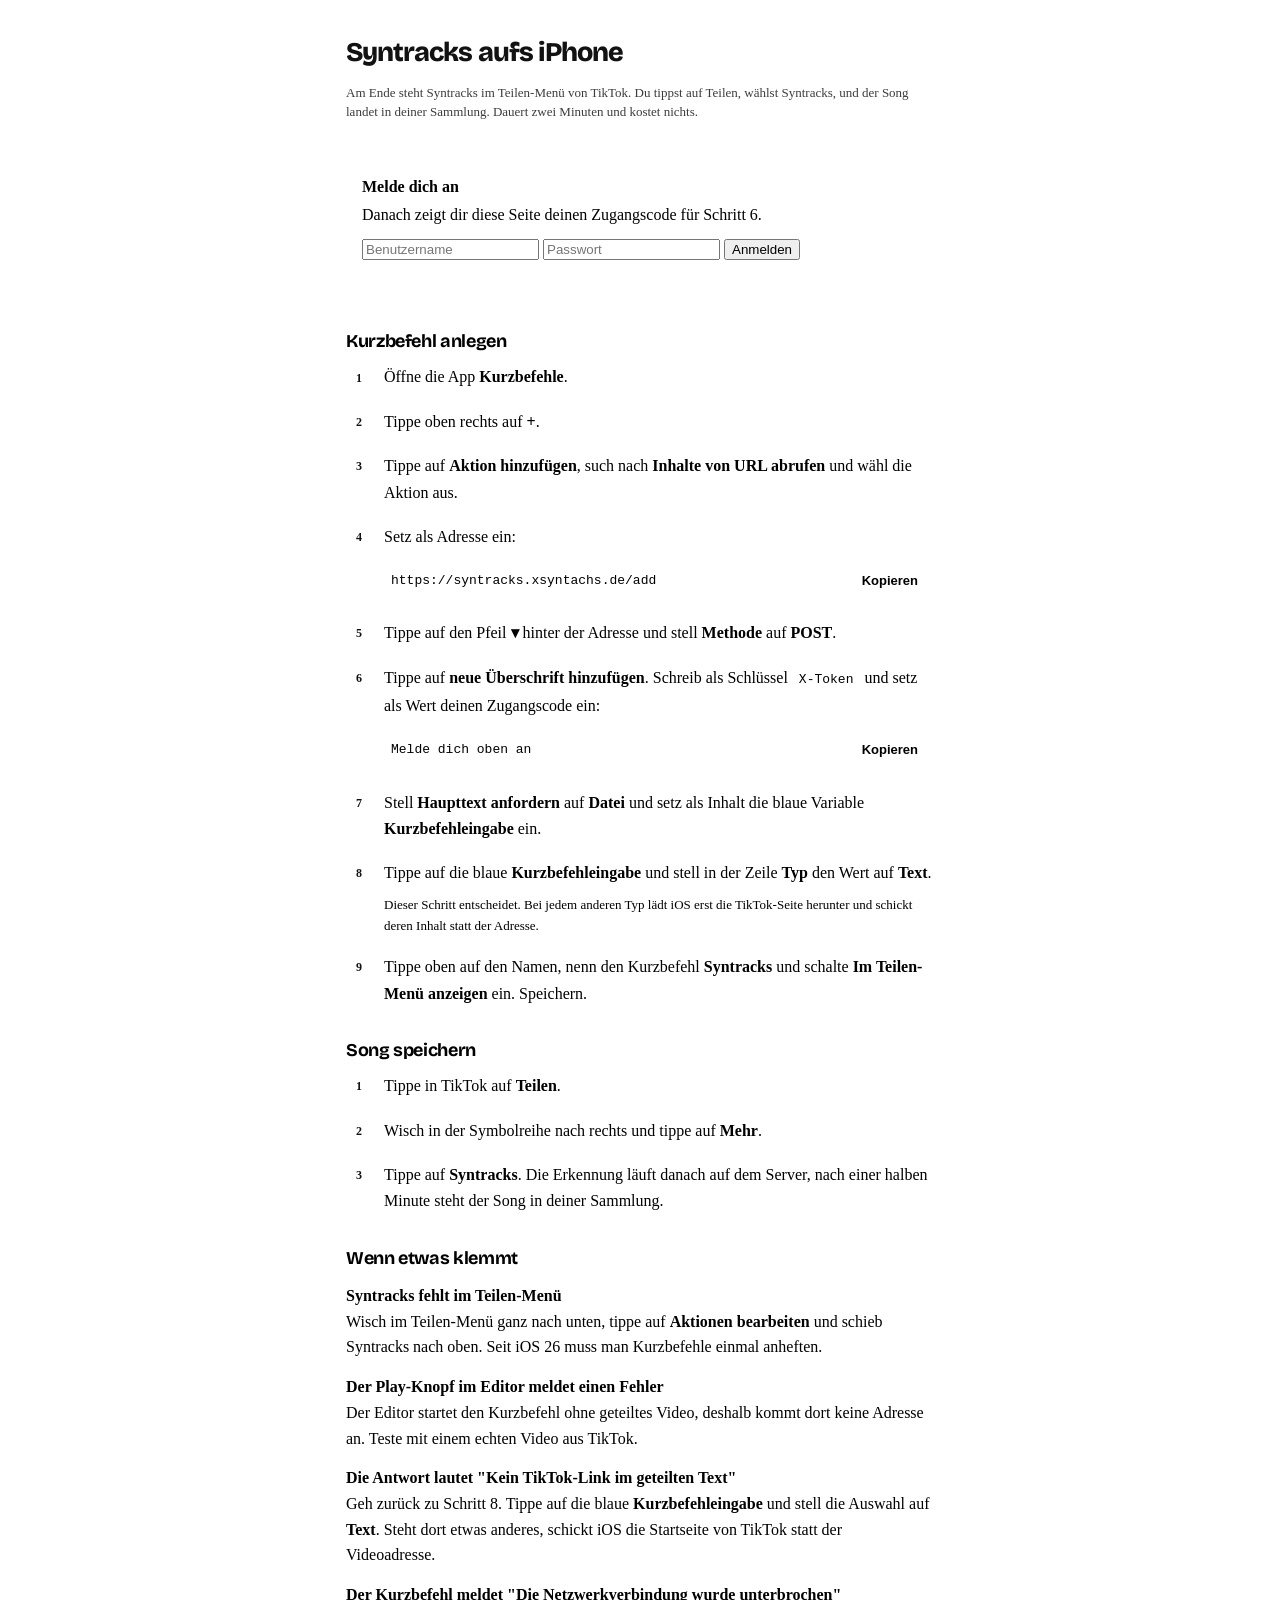
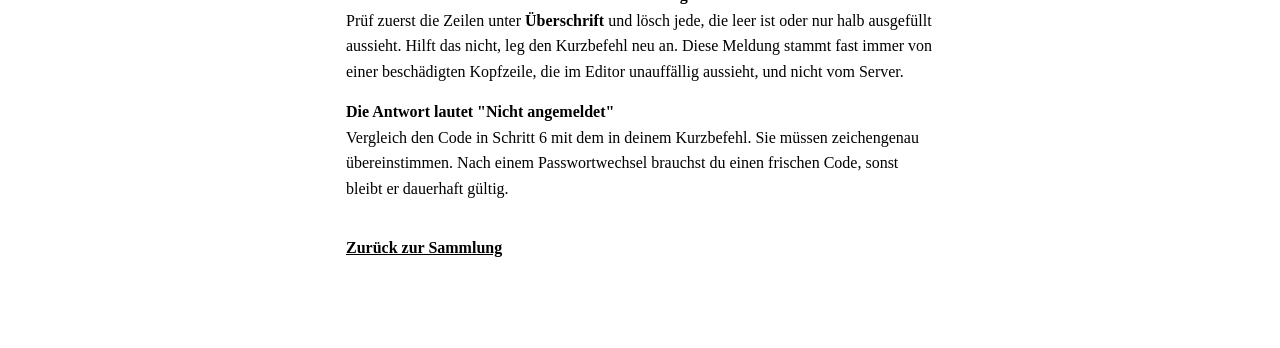
==== server/ios.html @ 47de3d81 "Mixtape design, screen sized pages, English docs The interface leaves the generic look behind. Inter" ====
<!DOCTYPE html>
<html lang="de">
<head>
<meta charset="utf-8">
<meta name="viewport" content="width=device-width, initial-scale=1, viewport-fit=cover">
<title>Syntracks aufs iPhone</title>
<link rel="icon" href="/favicon.png" type="image/png">
<link rel="preconnect" href="https://fonts.googleapis.com">
<link rel="preconnect" href="https://fonts.gstatic.com" crossorigin>
<link href="https://fonts.googleapis.com/css2?family=Bricolage+Grotesque:opsz,wght@12..96,400;12..96,600;12..96,800&family=Space+Grotesk:wght@400;500;700&display=swap" rel="stylesheet">
<link rel="stylesheet" href="/styles.css?v=60">
<script>
  const savedTheme = localStorage.getItem("theme");
  if (savedTheme === "light" || savedTheme === "dark") document.documentElement.dataset.theme = savedTheme;
</script>
<style>
  html, body { height: auto; }
  .wrap { max-width: 620px; margin: 0 auto; padding: 0 0 64px; }
  .banner { background: var(--brand); color: #121212; padding: 13px 16px; }
  .banner h1 { font-family: 'Bricolage Grotesque', sans-serif; font-weight: 800; font-size: 27px;
               letter-spacing: -.035em; line-height: 1; }
  .banner p { color: #121212; opacity: .82; font-size: 13px; margin-top: 5px; line-height: 1.45; }
  .inner { padding: 0 16px; }
  h2 { font-family: 'Bricolage Grotesque', sans-serif; font-size: 18px; font-weight: 700;
       letter-spacing: -.02em; margin: 32px 0 12px; }
  p { color: var(--dim); line-height: 1.6; }
  ol { line-height: 1.65; padding-left: 0; list-style: none; counter-reset: schritt; margin: 0; }
  ol li { margin-bottom: 18px; padding-left: 38px; position: relative; }
  ol li::before {
    counter-increment: schritt;
    content: counter(schritt);
    position: absolute; left: 0; top: 1px;
    width: 26px; height: 26px; border-radius: 3px;
    display: grid; place-items: center;
    background: var(--brand); color: #121212;
    font-size: 12px; font-weight: 700;
  }
  code {
    border: 2px solid var(--line);
    padding: 3px 7px; border-radius: 3px;
    font-family: ui-monospace, monospace; font-size: 13px;
    white-space: nowrap; display: inline-block;
  }
  code.lang { white-space: normal; overflow-wrap: anywhere; display: block; }
  .code-row { display: flex; align-items: center; gap: 8px; margin-top: 8px; flex-wrap: wrap; }
  .code-row code { flex: 1; min-width: 170px; }
  .mini-copy {
    border: none; background: var(--btn-bg); color: var(--btn-ink);
    border-radius: var(--r); padding: 10px 16px; min-height: 44px;
    font-size: 13px; font-weight: 700; cursor: pointer;
    white-space: nowrap; flex: none;
  }
  .mini-copy[disabled] { background: var(--line); color: var(--dim); cursor: default; }
  .box { border: 2px solid var(--line); border-radius: var(--r); padding: 14px 16px; margin: 16px 0; }
  .box input { margin-bottom: 8px; }
  .step { font-weight: 700; color: var(--ink); }
  dl { margin: 0; }
  dt { font-weight: 700; margin-top: 18px; }
  dd { margin: 4px 0 0; color: var(--dim); line-height: 1.6; }
  #angemeldet { display: none; }
</style>
</head>
<body>
<div class="wrap">
  <div class="banner">
    <h1>Syntracks aufs iPhone</h1>
    <p>Am Ende steht Syntracks im Teilen-Men&uuml; von TikTok. Du tippst auf Teilen, w&auml;hlst Syntracks,
       und der Song landet in deiner Sammlung. Dauert zwei Minuten und kostet nichts.</p>
  </div>

  <div class="inner">
  <div class="box" id="login-box">
    <b>Melde dich an</b>
    <p style="margin:6px 0 12px">Danach zeigt dir diese Seite deinen Zugangscode f&uuml;r Schritt 6.</p>
    <input type="text" id="user" placeholder="Benutzername" autocomplete="username">
    <input type="password" id="pass" placeholder="Passwort" autocomplete="current-password">
    <button id="go" class="btn-primary">Anmelden</button>
    <p id="msg" class="err"></p>
  </div>

  <p class="box" id="angemeldet"></p>

  <h2>Kurzbefehl anlegen</h2>
  <ol>
    <li>&Ouml;ffne die App <span class="step">Kurzbefehle</span>.</li>

    <li>Tippe oben rechts auf <span class="step">+</span>.</li>

    <li>Tippe auf <span class="step">Aktion hinzuf&uuml;gen</span>, such nach
        <span class="step">Inhalte von URL abrufen</span> und w&auml;hl die Aktion aus.</li>

    <li>Setz als Adresse ein:
      <div class="code-row">
        <code class="lang" id="ziel-adresse">https://syntracks.xsyntachs.de/add</code>
        <button class="mini-copy" data-quelle="ziel-adresse">Kopieren</button>
      </div>
    </li>

    <li>Tippe auf den Pfeil <span class="step">&#9662;</span> hinter der Adresse und stell
        <span class="step">Methode</span> auf <span class="step">POST</span>.</li>

    <li>Tippe auf <span class="step">neue &Uuml;berschrift hinzuf&uuml;gen</span>. Schreib als Schl&uuml;ssel
        <code>X-Token</code> und setz als Wert deinen Zugangscode ein:
      <div class="code-row">
        <code class="lang" id="token">Melde dich oben an</code>
        <button class="mini-copy" data-quelle="token" id="copy-token" disabled>Kopieren</button>
      </div>
    </li>

    <li>Stell <span class="step">Haupttext anfordern</span> auf <span class="step">Datei</span> und
        setz als Inhalt die blaue Variable <span class="step">Kurzbefehleingabe</span> ein.</li>

    <li>Tippe auf die blaue <span class="step">Kurzbefehleingabe</span> und stell in der Zeile
        <span class="step">Typ</span> den Wert auf <span class="step">Text</span>.
        <p style="margin:8px 0 0;font-size:13px">Dieser Schritt entscheidet. Bei jedem anderen Typ
           l&auml;dt iOS erst die TikTok-Seite herunter und schickt deren Inhalt statt der Adresse.</p></li>

    <li>Tippe oben auf den Namen, nenn den Kurzbefehl <span class="step">Syntracks</span> und schalte
        <span class="step">Im Teilen-Men&uuml; anzeigen</span> ein. Speichern.</li>
  </ol>

  <h2>Song speichern</h2>
  <ol>
    <li>Tippe in TikTok auf <span class="step">Teilen</span>.</li>
    <li>Wisch in der Symbolreihe nach rechts und tippe auf <span class="step">Mehr</span>.</li>
    <li>Tippe auf <span class="step">Syntracks</span>. Die Erkennung l&auml;uft danach auf dem Server,
        nach einer halben Minute steht der Song in deiner Sammlung.</li>
  </ol>

  <h2>Wenn etwas klemmt</h2>
  <dl>
    <dt>Syntracks fehlt im Teilen-Men&uuml;</dt>
    <dd>Wisch im Teilen-Men&uuml; ganz nach unten, tippe auf <span class="step">Aktionen bearbeiten</span>
        und schieb Syntracks nach oben. Seit iOS 26 muss man Kurzbefehle einmal anheften.</dd>

    <dt>Der Play-Knopf im Editor meldet einen Fehler</dt>
    <dd>Der Editor startet den Kurzbefehl ohne geteiltes Video, deshalb kommt dort keine Adresse an.
        Teste mit einem echten Video aus TikTok.</dd>

    <dt>Die Antwort lautet "Kein TikTok-Link im geteilten Text"</dt>
    <dd>Geh zur&uuml;ck zu Schritt 8. Tippe auf die blaue <span class="step">Kurzbefehleingabe</span>
        und stell die Auswahl auf <span class="step">Text</span>. Steht dort etwas anderes,
        schickt iOS die Startseite von TikTok statt der Videoadresse.</dd>

    <dt>Der Kurzbefehl meldet "Die Netzwerkverbindung wurde unterbrochen"</dt>
    <dd>Pr&uuml;f zuerst die Zeilen unter <span class="step">&Uuml;berschrift</span> und l&ouml;sch jede, die leer
        ist oder nur halb ausgef&uuml;llt aussieht. Hilft das nicht, leg den Kurzbefehl neu an. Diese
        Meldung stammt fast immer von einer besch&auml;digten Kopfzeile, die im Editor unauff&auml;llig
        aussieht, und nicht vom Server.</dd>

    <dt>Die Antwort lautet "Nicht angemeldet"</dt>
    <dd>Vergleich den Code in Schritt 6 mit dem in deinem Kurzbefehl. Sie m&uuml;ssen zeichengenau
        &uuml;bereinstimmen. Nach einem Passwortwechsel brauchst du einen frischen Code, sonst bleibt
        er dauerhaft g&uuml;ltig.</dd>
  </dl>

  <p style="margin-top:34px"><a href="/" style="color:var(--ink);font-weight:600">Zur&uuml;ck zur Sammlung</a></p>
  </div>
</div>

<script>
const $ = (id) => document.getElementById(id);

async function anmelden() {
  $("msg").textContent = "";
  try {
    const antwort = await fetch("/login", {
      method: "POST",
      body: JSON.stringify({ user: $("user").value.trim().toLowerCase(), pass: $("pass").value }),
    });
    const text = await antwort.text();
    if (!antwort.ok) { $("msg").textContent = text; return; }
    const daten = JSON.parse(text);
    zeigeToken(daten.token, daten.user);
  } catch {
    $("msg").textContent = "Server nicht erreichbar.";
  }
}

function zeigeToken(token, name) {
  localStorage.setItem("token", token);
  if (name) localStorage.setItem("user", name);
  const wer = name || localStorage.getItem("user");
  $("token").textContent = token;
  $("copy-token").disabled = false;
  $("angemeldet").innerHTML = wer
    ? `Angemeldet als <b></b>. Dein Zugangscode steht unten in Schritt 6.`
    : "Dein Zugangscode steht unten in Schritt 6.";
  if (wer) $("angemeldet").querySelector("b").textContent = wer;
  $("login-box").style.display = "none";
  $("angemeldet").style.display = "block";
}

async function kopieren(knopf, text) {
  const beschriftung = knopf.dataset.label || knopf.textContent;
  knopf.dataset.label = beschriftung;
  let geklappt = false;
  try {
    await navigator.clipboard.writeText(text);
    geklappt = true;
  } catch {
    const hilfsfeld = document.createElement("textarea");
    hilfsfeld.value = text;
    hilfsfeld.style.cssText = "position:fixed;opacity:0";
    document.body.appendChild(hilfsfeld);
    hilfsfeld.select();
    geklappt = document.execCommand("copy");
    hilfsfeld.remove();
  }
  knopf.textContent = geklappt ? "Kopiert" : "Markier ihn von Hand";
  setTimeout(() => (knopf.textContent = beschriftung), 2000);
}

$("go").onclick = anmelden;
$("pass").onkeydown = (e) => { if (e.key === "Enter") anmelden(); };

for (const knopf of document.querySelectorAll(".mini-copy")) {
  const feld = $(knopf.dataset.quelle);
  knopf.onclick = () => kopieren(knopf, feld.textContent);
  feld.onclick = () => getSelection().selectAllChildren(feld);
}

const gespeichert = localStorage.getItem("token");
if (gespeichert) zeigeToken(gespeichert);
</script>
</body>
</html>
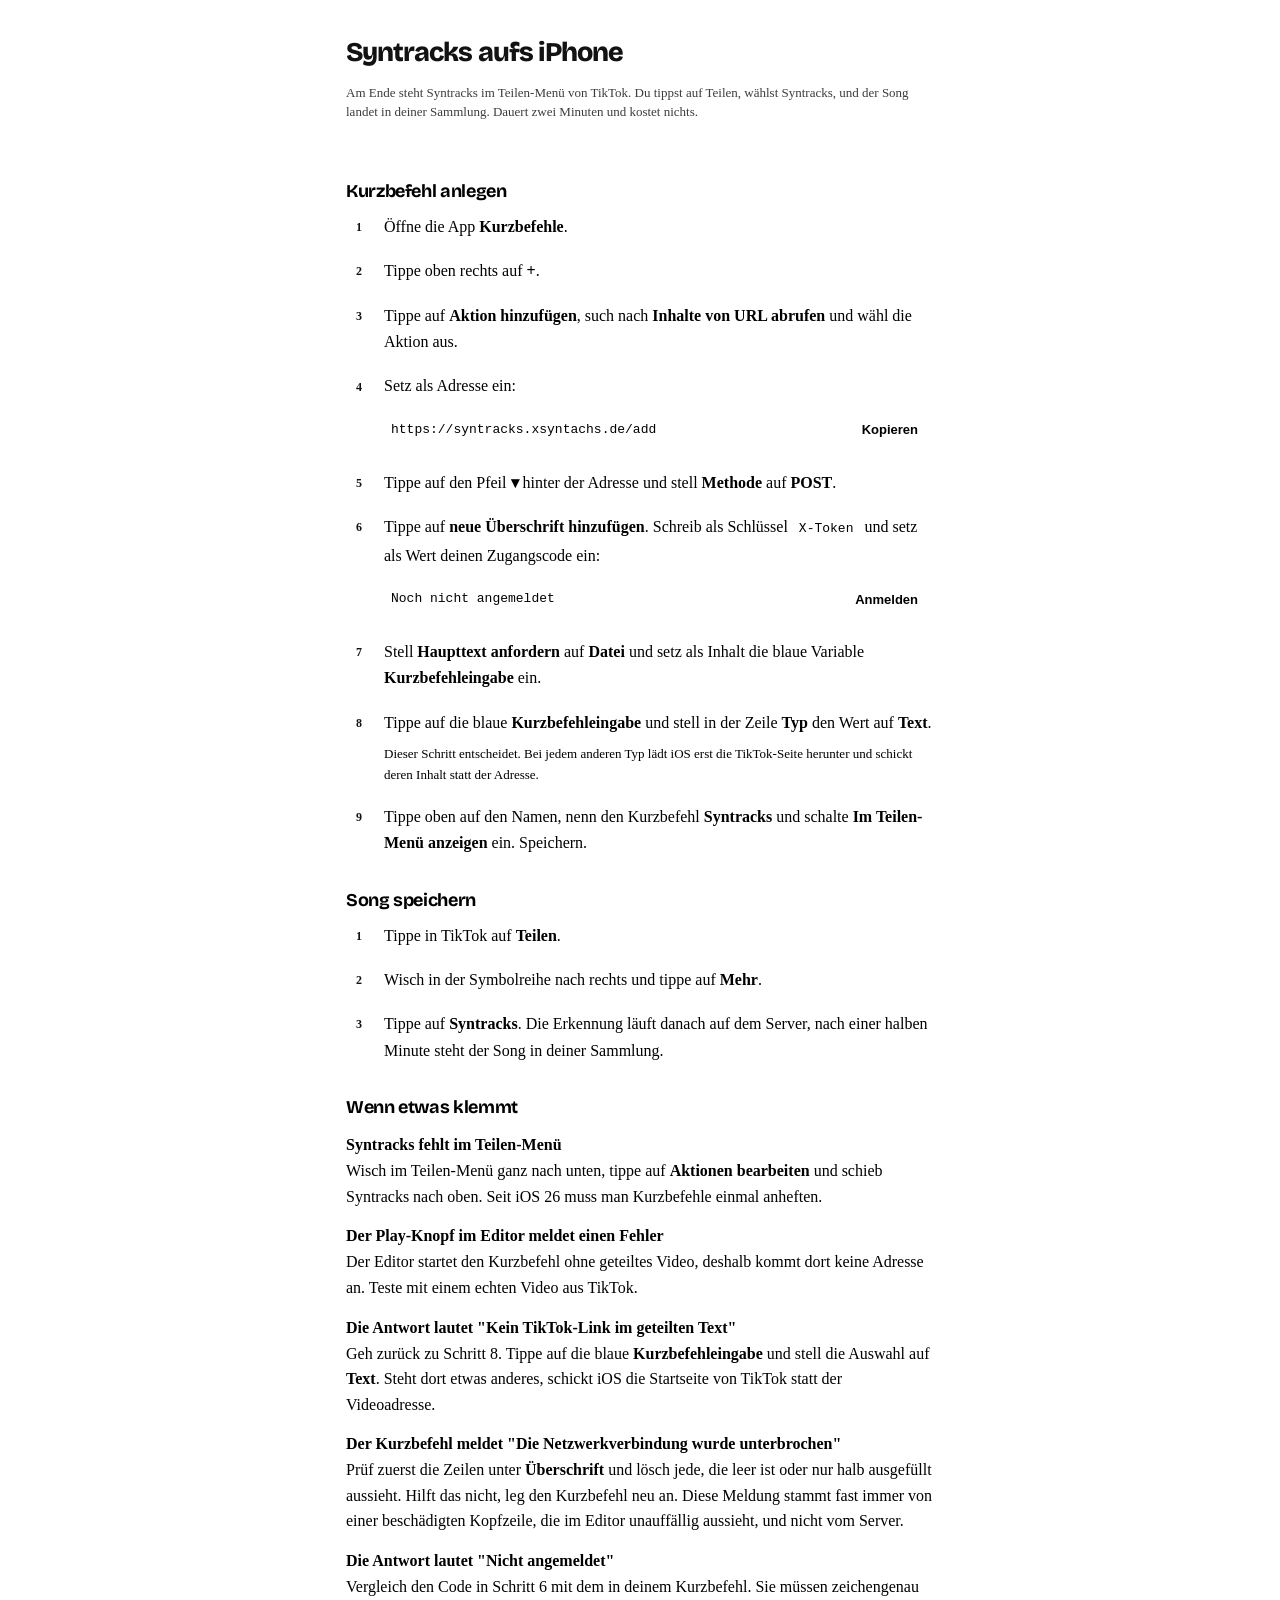
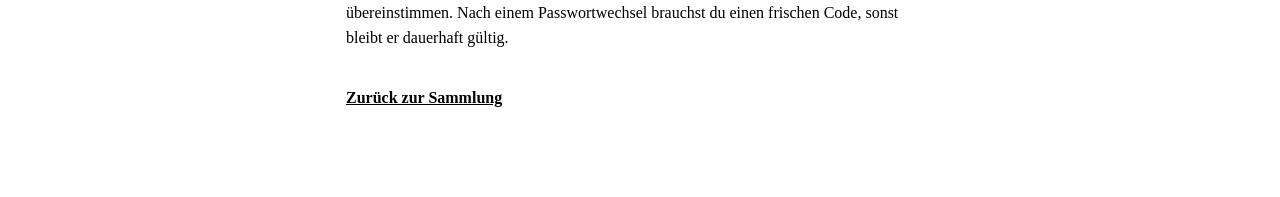
==== commit 12ac4945: "Cassette logo, iOS login as a dialog, downloads in the account menu The logo is the yellow cassette." ====
--- a/server/ios.html
+++ b/server/ios.html
@@ -8,7 +8,7 @@
 <link rel="preconnect" href="https://fonts.googleapis.com">
 <link rel="preconnect" href="https://fonts.gstatic.com" crossorigin>
 <link href="https://fonts.googleapis.com/css2?family=Bricolage+Grotesque:opsz,wght@12..96,400;12..96,600;12..96,800&family=Space+Grotesk:wght@400;500;700&display=swap" rel="stylesheet">
-<link rel="stylesheet" href="/styles.css?v=60">
+<link rel="stylesheet" href="/styles.css?v=61">
 <script>
   const savedTheme = localStorage.getItem("theme");
   if (savedTheme === "light" || savedTheme === "dark") document.documentElement.dataset.theme = savedTheme;
@@ -69,17 +69,6 @@
   </div>
 
   <div class="inner">
-  <div class="box" id="login-box">
-    <b>Melde dich an</b>
-    <p style="margin:6px 0 12px">Danach zeigt dir diese Seite deinen Zugangscode f&uuml;r Schritt 6.</p>
-    <input type="text" id="user" placeholder="Benutzername" autocomplete="username">
-    <input type="password" id="pass" placeholder="Passwort" autocomplete="current-password">
-    <button id="go" class="btn-primary">Anmelden</button>
-    <p id="msg" class="err"></p>
-  </div>
-
-  <p class="box" id="angemeldet"></p>
-
   <h2>Kurzbefehl anlegen</h2>
   <ol>
     <li>&Ouml;ffne die App <span class="step">Kurzbefehle</span>.</li>
@@ -102,8 +91,8 @@
     <li>Tippe auf <span class="step">neue &Uuml;berschrift hinzuf&uuml;gen</span>. Schreib als Schl&uuml;ssel
         <code>X-Token</code> und setz als Wert deinen Zugangscode ein:
       <div class="code-row">
-        <code class="lang" id="token">Melde dich oben an</code>
-        <button class="mini-copy" data-quelle="token" id="copy-token" disabled>Kopieren</button>
+        <code class="lang" id="token">Noch nicht angemeldet</code>
+        <button class="mini-copy" id="copy-token" data-quelle="token">Anmelden</button>
       </div>
     </li>
 
@@ -160,35 +149,58 @@
 
 <script>
 const $ = (id) => document.getElementById(id);
-
-async function anmelden() {
-  $("msg").textContent = "";
-  try {
-    const antwort = await fetch("/login", {
-      method: "POST",
-      body: JSON.stringify({ user: $("user").value.trim().toLowerCase(), pass: $("pass").value }),
-    });
-    const text = await antwort.text();
-    if (!antwort.ok) { $("msg").textContent = text; return; }
-    const daten = JSON.parse(text);
-    zeigeToken(daten.token, daten.user);
-  } catch {
-    $("msg").textContent = "Server nicht erreichbar.";
-  }
+let hatToken = false;
+
+function loginDialog() {
+  const overlay = document.createElement("div");
+  overlay.className = "overlay";
+  overlay.innerHTML = `<div class="modal">
+    <header><b>Bei Syntracks anmelden</b>
+      <button class="icon-btn bare close" aria-label="Zumachen">
+        <svg class="ic" viewBox="0 0 24 24"><path d="M6 6l12 12M18 6 6 18"/></svg></button></header>
+    <div class="body">
+      <p style="margin-bottom:4px">Danach steht dein Zugangscode direkt hier in Schritt 6.</p>
+      <input type="text" id="dlg-user" placeholder="Benutzername" autocomplete="username">
+      <input type="password" id="dlg-pass" placeholder="Passwort" autocomplete="current-password">
+      <div class="err" id="dlg-err" role="alert"></div>
+      <button class="btn-primary" id="dlg-go">Anmelden</button>
+    </div></div>`;
+  document.body.appendChild(overlay);
+  const zumachen = () => overlay.remove();
+  overlay.querySelector(".close").onclick = zumachen;
+  overlay.onclick = (e) => { if (e.target === overlay) zumachen(); };
+
+  async function absenden() {
+    $("dlg-err").textContent = "";
+    try {
+      const antwort = await fetch("/login", {
+        method: "POST",
+        body: JSON.stringify({ user: $("dlg-user").value.trim().toLowerCase(), pass: $("dlg-pass").value }),
+      });
+      const text = (await antwort.text()).trim();
+      if (!antwort.ok) {
+        $("dlg-err").textContent = text.startsWith("<") || text.length > 200
+          ? `Der Server hat nicht sauber geantwortet (${antwort.status})` : text;
+        return;
+      }
+      const daten = JSON.parse(text);
+      zeigeToken(daten.token, daten.user);
+      zumachen();
+    } catch {
+      $("dlg-err").textContent = "Server nicht erreichbar.";
+    }
+  }
+  $("dlg-go").onclick = absenden;
+  $("dlg-pass").onkeydown = (e) => { if (e.key === "Enter") absenden(); };
+  $("dlg-user").focus();
 }
 
 function zeigeToken(token, name) {
   localStorage.setItem("token", token);
   if (name) localStorage.setItem("user", name);
-  const wer = name || localStorage.getItem("user");
+  hatToken = true;
   $("token").textContent = token;
-  $("copy-token").disabled = false;
-  $("angemeldet").innerHTML = wer
-    ? `Angemeldet als <b></b>. Dein Zugangscode steht unten in Schritt 6.`
-    : "Dein Zugangscode steht unten in Schritt 6.";
-  if (wer) $("angemeldet").querySelector("b").textContent = wer;
-  $("login-box").style.display = "none";
-  $("angemeldet").style.display = "block";
+  $("copy-token").textContent = "Kopieren";
 }
 
 async function kopieren(knopf, text) {
@@ -211,12 +223,12 @@
   setTimeout(() => (knopf.textContent = beschriftung), 2000);
 }
 
-$("go").onclick = anmelden;
-$("pass").onkeydown = (e) => { if (e.key === "Enter") anmelden(); };
-
 for (const knopf of document.querySelectorAll(".mini-copy")) {
   const feld = $(knopf.dataset.quelle);
-  knopf.onclick = () => kopieren(knopf, feld.textContent);
+  knopf.onclick = () => {
+    if (knopf.id === "copy-token" && !hatToken) { loginDialog(); return; }
+    kopieren(knopf, feld.textContent);
+  };
   feld.onclick = () => getSelection().selectAllChildren(feld);
 }
 
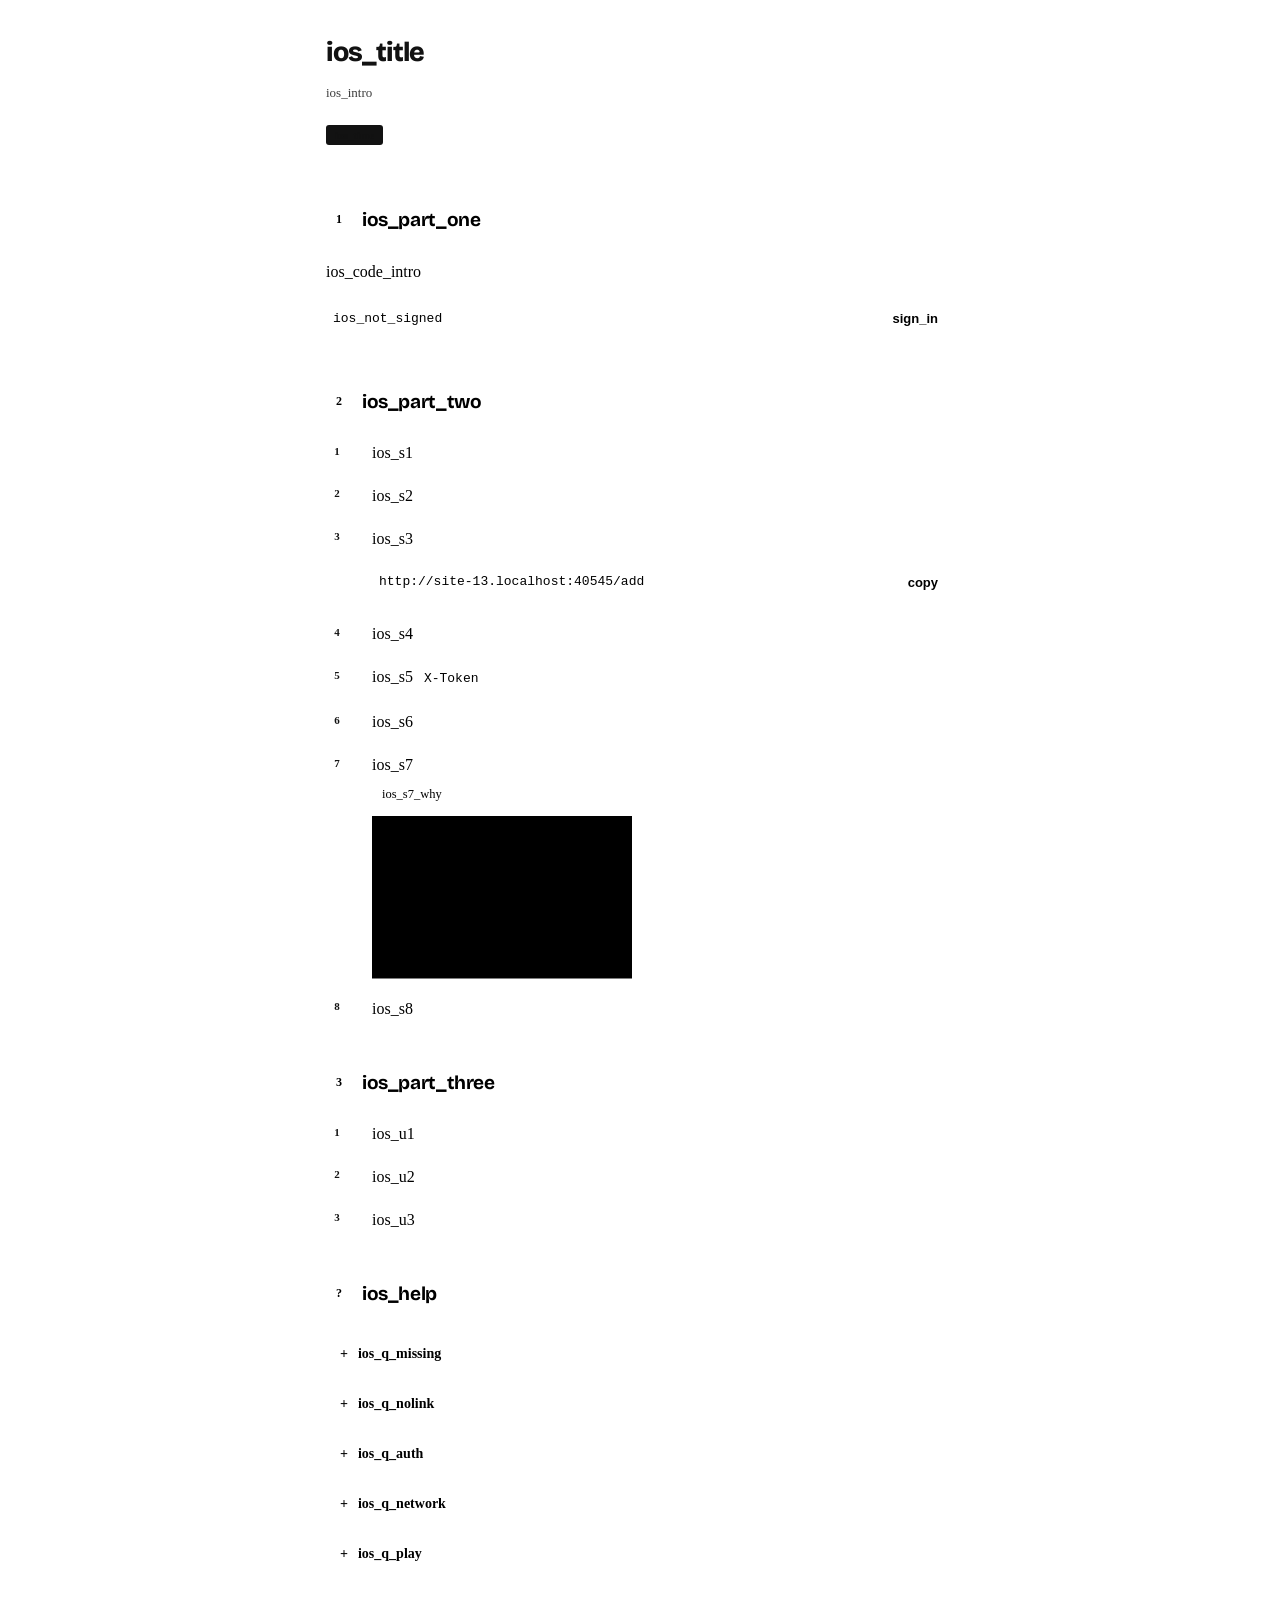
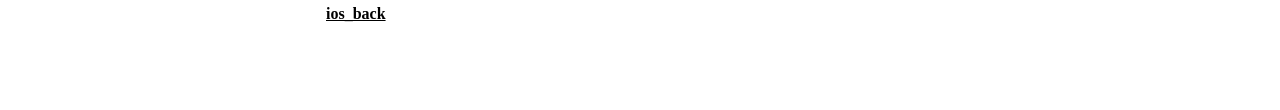
==== commit 32e77a3b: "Rebuild the iPhone guide in three parts, six languages The wall of nine numbered steps is gone. The " ====
--- a/server/ios.html
+++ b/server/ios.html
@@ -1,239 +1,260 @@
 <!DOCTYPE html>
-<html lang="de">
+<html lang="en">
 <head>
 <meta charset="utf-8">
 <meta name="viewport" content="width=device-width, initial-scale=1, viewport-fit=cover">
-<title>Syntracks aufs iPhone</title>
-<link rel="icon" href="/favicon.png" type="image/png">
+<meta name="theme-color" content="#E9E64A">
+<title>Syntracks</title>
+<link rel="icon" href="/favicon.png?v=2" type="image/png">
 <link rel="preconnect" href="https://fonts.googleapis.com">
 <link rel="preconnect" href="https://fonts.gstatic.com" crossorigin>
 <link href="https://fonts.googleapis.com/css2?family=Bricolage+Grotesque:opsz,wght@12..96,400;12..96,600;12..96,800&family=Space+Grotesk:wght@400;500;700&display=swap" rel="stylesheet">
-<link rel="stylesheet" href="/styles.css?v=61">
+<link rel="stylesheet" href="/styles.css?v=65">
 <script>
-  const savedTheme = localStorage.getItem("theme");
+  const savedTheme = localStorage.getItem("theme") || "dark";
   if (savedTheme === "light" || savedTheme === "dark") document.documentElement.dataset.theme = savedTheme;
 </script>
 <style>
   html, body { height: auto; }
-  .wrap { max-width: 620px; margin: 0 auto; padding: 0 0 64px; }
+  .guide { max-width: 660px; margin: 0 auto; padding: 0 0 64px; }
+  .guide-inner { padding: 0 16px; }
   .banner { background: var(--brand); color: #121212; padding: 13px 16px; }
   .banner h1 { font-family: 'Bricolage Grotesque', sans-serif; font-weight: 800; font-size: 27px;
                letter-spacing: -.035em; line-height: 1; }
   .banner p { color: #121212; opacity: .82; font-size: 13px; margin-top: 5px; line-height: 1.45; }
-  .inner { padding: 0 16px; }
-  h2 { font-family: 'Bricolage Grotesque', sans-serif; font-size: 18px; font-weight: 700;
-       letter-spacing: -.02em; margin: 32px 0 12px; }
-  p { color: var(--dim); line-height: 1.6; }
-  ol { line-height: 1.65; padding-left: 0; list-style: none; counter-reset: schritt; margin: 0; }
-  ol li { margin-bottom: 18px; padding-left: 38px; position: relative; }
-  ol li::before {
-    counter-increment: schritt;
-    content: counter(schritt);
-    position: absolute; left: 0; top: 1px;
-    width: 26px; height: 26px; border-radius: 3px;
+  .banner .clock { display: inline-block; margin-top: 9px; background: #121212; color: var(--brand);
+                   font-size: 11px; font-weight: 700; padding: 4px 9px; border-radius: 3px; }
+
+  .part { margin-top: 34px; }
+  .part-head { display: flex; align-items: center; gap: 10px; margin-bottom: 12px; }
+  .part-num { width: 26px; height: 26px; flex: none; border-radius: 3px; background: var(--ink);
+              color: var(--paper); display: grid; place-items: center; font-size: 12px; font-weight: 700; }
+  .part-head h2 { font-family: 'Bricolage Grotesque', sans-serif; font-size: 19px; font-weight: 700;
+                  letter-spacing: -.02em; }
+
+  ol.steps { list-style: none; counter-reset: step; margin: 0; padding: 0; }
+  ol.steps > li { position: relative; padding: 0 0 18px 34px; border-left: 2px solid var(--line);
+                  margin-left: 12px; line-height: 1.55; }
+  ol.steps > li:last-child { border-left-color: transparent; padding-bottom: 0; }
+  ol.steps > li::before {
+    counter-increment: step; content: counter(step);
+    position: absolute; left: -13px; top: -2px;
+    width: 24px; height: 24px; border-radius: 3px;
     display: grid; place-items: center;
-    background: var(--brand); color: #121212;
-    font-size: 12px; font-weight: 700;
-  }
-  code {
-    border: 2px solid var(--line);
-    padding: 3px 7px; border-radius: 3px;
-    font-family: ui-monospace, monospace; font-size: 13px;
-    white-space: nowrap; display: inline-block;
-  }
-  code.lang { white-space: normal; overflow-wrap: anywhere; display: block; }
-  .code-row { display: flex; align-items: center; gap: 8px; margin-top: 8px; flex-wrap: wrap; }
+    background: var(--brand); color: #121212; font-size: 11px; font-weight: 700;
+  }
+  ol.steps .why { display: block; margin-top: 7px; font-size: 12.5px; color: var(--dim);
+                  border-left: 3px solid var(--brand); padding-left: 10px; }
+
+  code { border: 2px solid var(--line); padding: 3px 7px; border-radius: 3px;
+         font-family: ui-monospace, monospace; font-size: 13px; white-space: nowrap; display: inline-block; }
+  code.block { white-space: normal; overflow-wrap: anywhere; display: block; }
+  .code-row { display: flex; align-items: center; gap: 8px; margin-top: 9px; flex-wrap: wrap; }
   .code-row code { flex: 1; min-width: 170px; }
-  .mini-copy {
-    border: none; background: var(--btn-bg); color: var(--btn-ink);
-    border-radius: var(--r); padding: 10px 16px; min-height: 44px;
-    font-size: 13px; font-weight: 700; cursor: pointer;
-    white-space: nowrap; flex: none;
-  }
-  .mini-copy[disabled] { background: var(--line); color: var(--dim); cursor: default; }
-  .box { border: 2px solid var(--line); border-radius: var(--r); padding: 14px 16px; margin: 16px 0; }
-  .box input { margin-bottom: 8px; }
-  .step { font-weight: 700; color: var(--ink); }
-  dl { margin: 0; }
-  dt { font-weight: 700; margin-top: 18px; }
-  dd { margin: 4px 0 0; color: var(--dim); line-height: 1.6; }
-  #angemeldet { display: none; }
+  .mini-copy { border: none; background: var(--btn-bg); color: var(--btn-ink); border-radius: var(--r);
+               padding: 10px 16px; min-height: 44px; font-size: 13px; font-weight: 700;
+               cursor: pointer; white-space: nowrap; flex: none; }
+
+  figure { margin: 12px 0 0; }
+  figure svg { width: 100%; max-width: 260px; height: auto; display: block;
+               border: 2px solid var(--line); border-radius: var(--r); }
+
+  details { border: 2px solid var(--line); border-radius: var(--r); margin-bottom: 8px; }
+  details summary { cursor: pointer; padding: 13px 14px; font-weight: 600; font-size: 14px;
+                    list-style: none; display: flex; align-items: center; gap: 10px; }
+  details summary::-webkit-details-marker { display: none; }
+  details summary::before { content: "+"; color: var(--brand); font-weight: 700; flex: none; }
+  details[open] summary::before { content: "\2212"; }
+  details p { padding: 0 14px 13px 34px; color: var(--dim); font-size: 13.5px; line-height: 1.6; }
 </style>
 </head>
 <body>
-<div class="wrap">
+<div class="guide">
   <div class="banner">
-    <h1>Syntracks aufs iPhone</h1>
-    <p>Am Ende steht Syntracks im Teilen-Men&uuml; von TikTok. Du tippst auf Teilen, w&auml;hlst Syntracks,
-       und der Song landet in deiner Sammlung. Dauert zwei Minuten und kostet nichts.</p>
+    <h1 data-i18n="ios_title">Syntracks on your iPhone</h1>
+    <p data-i18n="ios_intro"></p>
+    <span class="clock" data-i18n="ios_time"></span>
   </div>
 
-  <div class="inner">
-  <h2>Kurzbefehl anlegen</h2>
-  <ol>
-    <li>&Ouml;ffne die App <span class="step">Kurzbefehle</span>.</li>
-
-    <li>Tippe oben rechts auf <span class="step">+</span>.</li>
-
-    <li>Tippe auf <span class="step">Aktion hinzuf&uuml;gen</span>, such nach
-        <span class="step">Inhalte von URL abrufen</span> und w&auml;hl die Aktion aus.</li>
-
-    <li>Setz als Adresse ein:
+  <div class="guide-inner">
+
+    <section class="part">
+      <div class="part-head"><span class="part-num">1</span><h2 data-i18n="ios_part_one"></h2></div>
+      <p data-i18n="ios_code_intro"></p>
       <div class="code-row">
-        <code class="lang" id="ziel-adresse">https://syntracks.xsyntachs.de/add</code>
-        <button class="mini-copy" data-quelle="ziel-adresse">Kopieren</button>
+        <code class="block" id="token" data-i18n="ios_not_signed"></code>
+        <button class="mini-copy" id="copy-token" data-source="token"></button>
       </div>
-    </li>
-
-    <li>Tippe auf den Pfeil <span class="step">&#9662;</span> hinter der Adresse und stell
-        <span class="step">Methode</span> auf <span class="step">POST</span>.</li>
-
-    <li>Tippe auf <span class="step">neue &Uuml;berschrift hinzuf&uuml;gen</span>. Schreib als Schl&uuml;ssel
-        <code>X-Token</code> und setz als Wert deinen Zugangscode ein:
-      <div class="code-row">
-        <code class="lang" id="token">Noch nicht angemeldet</code>
-        <button class="mini-copy" id="copy-token" data-quelle="token">Anmelden</button>
-      </div>
-    </li>
-
-    <li>Stell <span class="step">Haupttext anfordern</span> auf <span class="step">Datei</span> und
-        setz als Inhalt die blaue Variable <span class="step">Kurzbefehleingabe</span> ein.</li>
-
-    <li>Tippe auf die blaue <span class="step">Kurzbefehleingabe</span> und stell in der Zeile
-        <span class="step">Typ</span> den Wert auf <span class="step">Text</span>.
-        <p style="margin:8px 0 0;font-size:13px">Dieser Schritt entscheidet. Bei jedem anderen Typ
-           l&auml;dt iOS erst die TikTok-Seite herunter und schickt deren Inhalt statt der Adresse.</p></li>
-
-    <li>Tippe oben auf den Namen, nenn den Kurzbefehl <span class="step">Syntracks</span> und schalte
-        <span class="step">Im Teilen-Men&uuml; anzeigen</span> ein. Speichern.</li>
-  </ol>
-
-  <h2>Song speichern</h2>
-  <ol>
-    <li>Tippe in TikTok auf <span class="step">Teilen</span>.</li>
-    <li>Wisch in der Symbolreihe nach rechts und tippe auf <span class="step">Mehr</span>.</li>
-    <li>Tippe auf <span class="step">Syntracks</span>. Die Erkennung l&auml;uft danach auf dem Server,
-        nach einer halben Minute steht der Song in deiner Sammlung.</li>
-  </ol>
-
-  <h2>Wenn etwas klemmt</h2>
-  <dl>
-    <dt>Syntracks fehlt im Teilen-Men&uuml;</dt>
-    <dd>Wisch im Teilen-Men&uuml; ganz nach unten, tippe auf <span class="step">Aktionen bearbeiten</span>
-        und schieb Syntracks nach oben. Seit iOS 26 muss man Kurzbefehle einmal anheften.</dd>
-
-    <dt>Der Play-Knopf im Editor meldet einen Fehler</dt>
-    <dd>Der Editor startet den Kurzbefehl ohne geteiltes Video, deshalb kommt dort keine Adresse an.
-        Teste mit einem echten Video aus TikTok.</dd>
-
-    <dt>Die Antwort lautet "Kein TikTok-Link im geteilten Text"</dt>
-    <dd>Geh zur&uuml;ck zu Schritt 8. Tippe auf die blaue <span class="step">Kurzbefehleingabe</span>
-        und stell die Auswahl auf <span class="step">Text</span>. Steht dort etwas anderes,
-        schickt iOS die Startseite von TikTok statt der Videoadresse.</dd>
-
-    <dt>Der Kurzbefehl meldet "Die Netzwerkverbindung wurde unterbrochen"</dt>
-    <dd>Pr&uuml;f zuerst die Zeilen unter <span class="step">&Uuml;berschrift</span> und l&ouml;sch jede, die leer
-        ist oder nur halb ausgef&uuml;llt aussieht. Hilft das nicht, leg den Kurzbefehl neu an. Diese
-        Meldung stammt fast immer von einer besch&auml;digten Kopfzeile, die im Editor unauff&auml;llig
-        aussieht, und nicht vom Server.</dd>
-
-    <dt>Die Antwort lautet "Nicht angemeldet"</dt>
-    <dd>Vergleich den Code in Schritt 6 mit dem in deinem Kurzbefehl. Sie m&uuml;ssen zeichengenau
-        &uuml;bereinstimmen. Nach einem Passwortwechsel brauchst du einen frischen Code, sonst bleibt
-        er dauerhaft g&uuml;ltig.</dd>
-  </dl>
-
-  <p style="margin-top:34px"><a href="/" style="color:var(--ink);font-weight:600">Zur&uuml;ck zur Sammlung</a></p>
+    </section>
+
+    <section class="part">
+      <div class="part-head"><span class="part-num">2</span><h2 data-i18n="ios_part_two"></h2></div>
+      <ol class="steps">
+        <li data-i18n="ios_s1"></li>
+        <li data-i18n="ios_s2"></li>
+        <li>
+          <span data-i18n="ios_s3"></span>
+          <div class="code-row">
+            <code class="block" id="target-url">https://syntracks.app/add</code>
+            <button class="mini-copy" data-source="target-url"></button>
+          </div>
+        </li>
+        <li data-i18n="ios_s4"></li>
+        <li><span data-i18n="ios_s5"></span> <code>X-Token</code></li>
+        <li data-i18n="ios_s6"></li>
+        <li>
+          <span data-i18n="ios_s7"></span>
+          <span class="why" data-i18n="ios_s7_why"></span>
+          <figure>
+            <svg viewBox="0 0 240 150" aria-hidden="true">
+              <rect width="240" height="150" fill="var(--row)"/>
+              <rect x="14" y="16" width="212" height="30" rx="3" fill="none" stroke="var(--row-dim)" stroke-width="1.5"/>
+              <text x="26" y="35" font-family="Space Grotesk, sans-serif" font-size="11" fill="var(--row-ink)">Shortcut Input</text>
+              <rect x="14" y="58" width="212" height="30" rx="3" fill="none" stroke="var(--brand)" stroke-width="2.5"/>
+              <text x="26" y="77" font-family="Space Grotesk, sans-serif" font-size="11" fill="var(--row-ink)">Type</text>
+              <text x="150" y="77" font-family="Space Grotesk, sans-serif" font-size="11" font-weight="700" fill="var(--brand)">Text</text>
+              <path d="M196 68l6 5-6 5" fill="none" stroke="var(--brand)" stroke-width="2"/>
+              <rect x="14" y="100" width="212" height="30" rx="3" fill="none" stroke="var(--row-dim)" stroke-width="1.5"/>
+              <text x="26" y="119" font-family="Space Grotesk, sans-serif" font-size="11" fill="var(--row-dim)">Name</text>
+            </svg>
+          </figure>
+        </li>
+        <li data-i18n="ios_s8"></li>
+      </ol>
+    </section>
+
+    <section class="part">
+      <div class="part-head"><span class="part-num">3</span><h2 data-i18n="ios_part_three"></h2></div>
+      <ol class="steps">
+        <li data-i18n="ios_u1"></li>
+        <li data-i18n="ios_u2"></li>
+        <li data-i18n="ios_u3"></li>
+      </ol>
+    </section>
+
+    <section class="part">
+      <div class="part-head"><span class="part-num">?</span><h2 data-i18n="ios_help"></h2></div>
+      <details><summary data-i18n="ios_q_missing"></summary><p data-i18n="ios_a_missing"></p></details>
+      <details><summary data-i18n="ios_q_nolink"></summary><p data-i18n="ios_a_nolink"></p></details>
+      <details><summary data-i18n="ios_q_auth"></summary><p data-i18n="ios_a_auth"></p></details>
+      <details><summary data-i18n="ios_q_network"></summary><p data-i18n="ios_a_network"></p></details>
+      <details><summary data-i18n="ios_q_play"></summary><p data-i18n="ios_a_play"></p></details>
+    </section>
+
+    <p style="margin-top:30px">
+      <a href="/" style="color:var(--ink);font-weight:600" data-i18n="ios_back"></a>
+    </p>
   </div>
 </div>
 
+<div id="overlays"></div>
 <script>
 const $ = (id) => document.getElementById(id);
-let hatToken = false;
+const LANGS = { en: 1, de: 1, es: 1, fr: 1, pt: 1, tr: 1 };
+let LANG = localStorage.getItem("lang") || (navigator.language || "en").slice(0, 2).toLowerCase();
+if (!LANGS[LANG]) LANG = "en";
+let I18N = {};
+let hasToken = false;
+
+const T = (key) => (I18N[key] && (I18N[key][LANG] || I18N[key].en)) || key;
+
+function applyText() {
+  document.documentElement.lang = LANG;
+  document.title = T("ios_title");
+  document.querySelectorAll("[data-i18n]").forEach(el => {
+    if (el.id === "token" && hasToken) return;
+    el.textContent = T(el.dataset.i18n);
+  });
+  document.querySelectorAll(".mini-copy").forEach(b => {
+    b.textContent = b.id === "copy-token" && !hasToken ? T("sign_in") : T("copy");
+  });
+}
+
+function showToken(value) {
+  localStorage.setItem("token", value);
+  hasToken = true;
+  $("token").textContent = value;
+  $("copy-token").textContent = T("copy");
+}
 
 function loginDialog() {
   const overlay = document.createElement("div");
   overlay.className = "overlay";
   overlay.innerHTML = `<div class="modal">
-    <header><b>Bei Syntracks anmelden</b>
-      <button class="icon-btn bare close" aria-label="Zumachen">
+    <header><b>${T("sign_in")}</b>
+      <button class="icon-btn bare close" aria-label="${T("sign_in")}">
         <svg class="ic" viewBox="0 0 24 24"><path d="M6 6l12 12M18 6 6 18"/></svg></button></header>
     <div class="body">
-      <p style="margin-bottom:4px">Danach steht dein Zugangscode direkt hier in Schritt 6.</p>
-      <input type="text" id="dlg-user" placeholder="Benutzername" autocomplete="username">
-      <input type="password" id="dlg-pass" placeholder="Passwort" autocomplete="current-password">
+      <input type="text" id="dlg-user" autocomplete="off" spellcheck="false">
+      <input type="password" id="dlg-pass" autocomplete="off">
       <div class="err" id="dlg-err" role="alert"></div>
-      <button class="btn-primary" id="dlg-go">Anmelden</button>
+      <button class="btn-primary" id="dlg-go">${T("sign_in")}</button>
     </div></div>`;
   document.body.appendChild(overlay);
-  const zumachen = () => overlay.remove();
-  overlay.querySelector(".close").onclick = zumachen;
-  overlay.onclick = (e) => { if (e.target === overlay) zumachen(); };
-
-  async function absenden() {
+  $("dlg-user").placeholder = T("username");
+  $("dlg-pass").placeholder = T("password");
+  const close = () => overlay.remove();
+  overlay.querySelector(".close").onclick = close;
+  overlay.onclick = (e) => { if (e.target === overlay) close(); };
+
+  async function submit() {
     $("dlg-err").textContent = "";
     try {
-      const antwort = await fetch("/login", {
+      const response = await fetch("/login", {
         method: "POST",
+        headers: { "Accept-Language": LANG },
         body: JSON.stringify({ user: $("dlg-user").value.trim().toLowerCase(), pass: $("dlg-pass").value }),
       });
-      const text = (await antwort.text()).trim();
-      if (!antwort.ok) {
-        $("dlg-err").textContent = text.startsWith("<") || text.length > 200
-          ? `Der Server hat nicht sauber geantwortet (${antwort.status})` : text;
+      const body = (await response.text()).trim();
+      if (!response.ok) {
+        $("dlg-err").textContent = body.startsWith("<") || body.length > 200
+          ? `${T("server_error")} (${response.status})` : body;
         return;
       }
-      const daten = JSON.parse(text);
-      zeigeToken(daten.token, daten.user);
-      zumachen();
+      showToken(JSON.parse(body).token);
+      close();
     } catch {
-      $("dlg-err").textContent = "Server nicht erreichbar.";
+      $("dlg-err").textContent = T("server_unreachable");
     }
   }
-  $("dlg-go").onclick = absenden;
-  $("dlg-pass").onkeydown = (e) => { if (e.key === "Enter") absenden(); };
+  $("dlg-go").onclick = submit;
+  $("dlg-pass").onkeydown = (e) => { if (e.key === "Enter") submit(); };
   $("dlg-user").focus();
 }
 
-function zeigeToken(token, name) {
-  localStorage.setItem("token", token);
-  if (name) localStorage.setItem("user", name);
-  hatToken = true;
-  $("token").textContent = token;
-  $("copy-token").textContent = "Kopieren";
-}
-
-async function kopieren(knopf, text) {
-  const beschriftung = knopf.dataset.label || knopf.textContent;
-  knopf.dataset.label = beschriftung;
-  let geklappt = false;
+async function copyText(button, text) {
+  let done = false;
   try {
     await navigator.clipboard.writeText(text);
-    geklappt = true;
+    done = true;
   } catch {
-    const hilfsfeld = document.createElement("textarea");
-    hilfsfeld.value = text;
-    hilfsfeld.style.cssText = "position:fixed;opacity:0";
-    document.body.appendChild(hilfsfeld);
-    hilfsfeld.select();
-    geklappt = document.execCommand("copy");
-    hilfsfeld.remove();
-  }
-  knopf.textContent = geklappt ? "Kopiert" : "Markier ihn von Hand";
-  setTimeout(() => (knopf.textContent = beschriftung), 2000);
-}
-
-for (const knopf of document.querySelectorAll(".mini-copy")) {
-  const feld = $(knopf.dataset.quelle);
-  knopf.onclick = () => {
-    if (knopf.id === "copy-token" && !hatToken) { loginDialog(); return; }
-    kopieren(knopf, feld.textContent);
-  };
-  feld.onclick = () => getSelection().selectAllChildren(feld);
-}
-
-const gespeichert = localStorage.getItem("token");
-if (gespeichert) zeigeToken(gespeichert);
+    const helper = document.createElement("textarea");
+    helper.value = text;
+    helper.style.cssText = "position:fixed;opacity:0";
+    document.body.appendChild(helper);
+    helper.select();
+    done = document.execCommand("copy");
+    helper.remove();
+  }
+  button.textContent = done ? T("copy_done") : T("copy_manual");
+  setTimeout(() => (button.textContent = T("copy")), 2000);
+}
+
+(async function boot() {
+  try { I18N = await (await fetch("/i18n.json")).json(); } catch { I18N = {}; }
+  $("target-url").textContent = `${location.origin}/add`;
+  const stored = localStorage.getItem("token");
+  if (stored) { hasToken = true; $("token").textContent = stored; }
+  applyText();
+  for (const button of document.querySelectorAll(".mini-copy")) {
+    const source = $(button.dataset.source);
+    button.onclick = () => {
+      if (button.id === "copy-token" && !hasToken) { loginDialog(); return; }
+      copyText(button, source.textContent);
+    };
+    source.onclick = () => getSelection().selectAllChildren(source);
+  }
+})();
 </script>
 </body>
 </html>
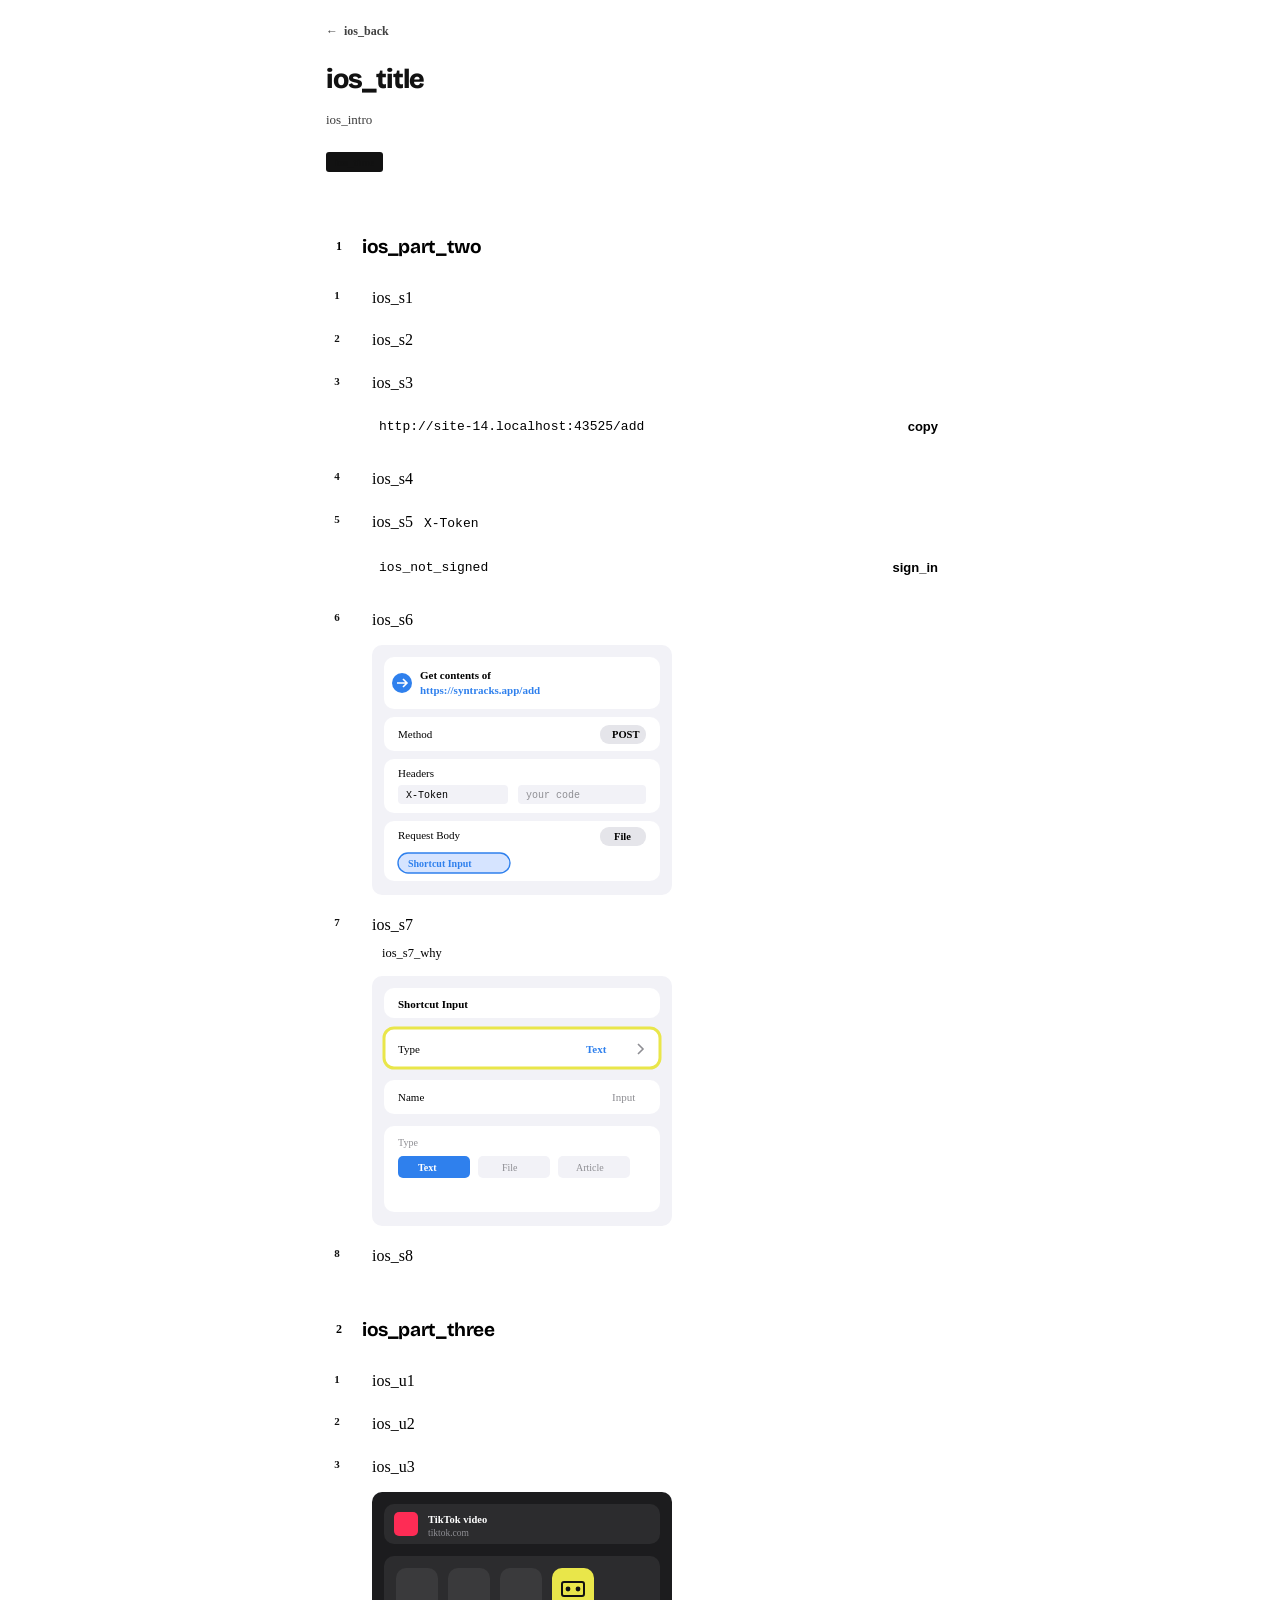
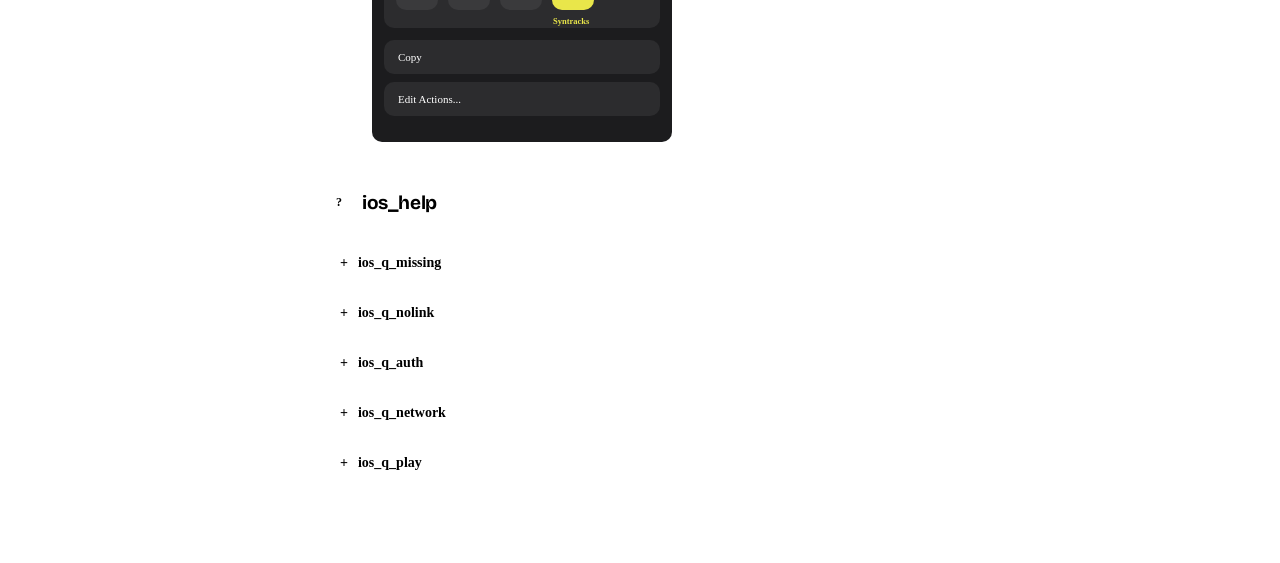
==== commit 9eef0904: "Drop the duplicate code block, add screen drawings, split the iOS session The access code no longer " ====
--- a/server/ios.html
+++ b/server/ios.html
@@ -22,6 +22,10 @@
   .banner h1 { font-family: 'Bricolage Grotesque', sans-serif; font-weight: 800; font-size: 27px;
                letter-spacing: -.035em; line-height: 1; }
   .banner p { color: #121212; opacity: .82; font-size: 13px; margin-top: 5px; line-height: 1.45; }
+  .banner .back { display: inline-block; margin-bottom: 9px; color: #121212; font-size: 12px;
+                  font-weight: 700; text-decoration: none; opacity: .8; }
+  .banner .back::before { content: "←"; margin-right: 6px; }
+  .banner .back:hover { opacity: 1; text-decoration: underline; }
   .banner .clock { display: inline-block; margin-top: 9px; background: #121212; color: var(--brand);
                    font-size: 11px; font-weight: 700; padding: 4px 9px; border-radius: 3px; }
 
@@ -56,8 +60,9 @@
                cursor: pointer; white-space: nowrap; flex: none; }
 
   figure { margin: 12px 0 0; }
-  figure svg { width: 100%; max-width: 260px; height: auto; display: block;
-               border: 2px solid var(--line); border-radius: var(--r); }
+  figure svg.shot { width: 100%; max-width: 300px; height: auto; display: block;
+                    border: 2px solid var(--line); border-radius: var(--r); }
+  figcaption { font-size: 11.5px; color: var(--dim); margin-top: 6px; }
 
   details { border: 2px solid var(--line); border-radius: var(--r); margin-bottom: 8px; }
   details summary { cursor: pointer; padding: 13px 14px; font-weight: 600; font-size: 14px;
@@ -71,6 +76,7 @@
 <body>
 <div class="guide">
   <div class="banner">
+    <a class="back" href="/" data-i18n="ios_back"></a>
     <h1 data-i18n="ios_title">Syntracks on your iPhone</h1>
     <p data-i18n="ios_intro"></p>
     <span class="clock" data-i18n="ios_time"></span>
@@ -79,16 +85,7 @@
   <div class="guide-inner">
 
     <section class="part">
-      <div class="part-head"><span class="part-num">1</span><h2 data-i18n="ios_part_one"></h2></div>
-      <p data-i18n="ios_code_intro"></p>
-      <div class="code-row">
-        <code class="block" id="token" data-i18n="ios_not_signed"></code>
-        <button class="mini-copy" id="copy-token" data-source="token"></button>
-      </div>
-    </section>
-
-    <section class="part">
-      <div class="part-head"><span class="part-num">2</span><h2 data-i18n="ios_part_two"></h2></div>
+      <div class="part-head"><span class="part-num">1</span><h2 data-i18n="ios_part_two"></h2></div>
       <ol class="steps">
         <li data-i18n="ios_s1"></li>
         <li data-i18n="ios_s2"></li>
@@ -100,22 +97,65 @@
           </div>
         </li>
         <li data-i18n="ios_s4"></li>
-        <li><span data-i18n="ios_s5"></span> <code>X-Token</code></li>
-        <li data-i18n="ios_s6"></li>
+        <li>
+          <span data-i18n="ios_s5"></span> <code>X-Token</code>
+          <div class="code-row">
+            <code class="block" id="token" data-i18n="ios_not_signed"></code>
+            <button class="mini-copy" id="copy-token" data-source="token"></button>
+          </div>
+        </li>
+        <li>
+          <span data-i18n="ios_s6"></span>
+          <figure>
+            <svg class="shot" viewBox="0 0 300 250" aria-hidden="true">
+              <rect width="300" height="250" rx="10" fill="#F2F2F7"/>
+              <rect x="12" y="12" width="276" height="52" rx="10" fill="#fff"/>
+              <circle cx="30" cy="38" r="10" fill="#2F80ED"/>
+              <path d="M25 38h10M31 34l4 4-4 4" stroke="#fff" stroke-width="1.6" fill="none"/>
+              <text x="48" y="34" font-size="11" font-weight="600" fill="#000">Get contents of</text>
+              <text x="48" y="49" font-size="11" font-weight="600" fill="#2F80ED">https://syntracks.app/add</text>
+              <rect x="12" y="72" width="276" height="34" rx="10" fill="#fff"/>
+              <text x="26" y="93" font-size="11" fill="#000">Method</text>
+              <rect x="228" y="80" width="46" height="19" rx="9" fill="#E5E5EA"/>
+              <text x="240" y="93" font-size="10.5" font-weight="700" fill="#000">POST</text>
+              <rect x="12" y="114" width="276" height="54" rx="10" fill="#fff"/>
+              <text x="26" y="132" font-size="11" fill="#000">Headers</text>
+              <rect x="26" y="140" width="110" height="19" rx="4" fill="#F2F2F7"/>
+              <text x="34" y="153" font-size="10" font-family="ui-monospace, monospace" fill="#000">X-Token</text>
+              <rect x="146" y="140" width="128" height="19" rx="4" fill="#F2F2F7"/>
+              <text x="154" y="153" font-size="10" font-family="ui-monospace, monospace" fill="#8E8E93">your code</text>
+              <rect x="12" y="176" width="276" height="60" rx="10" fill="#fff"/>
+              <text x="26" y="194" font-size="11" fill="#000">Request Body</text>
+              <rect x="228" y="182" width="46" height="19" rx="9" fill="#E5E5EA"/>
+              <text x="242" y="195" font-size="10.5" font-weight="700" fill="#000">File</text>
+              <rect x="26" y="208" width="112" height="20" rx="10" fill="#D6E4FF" stroke="#2F80ED" stroke-width="1.4"/>
+              <text x="36" y="222" font-size="10" font-weight="600" fill="#2F80ED">Shortcut Input</text>
+            </svg>
+          </figure>
+        </li>
         <li>
           <span data-i18n="ios_s7"></span>
           <span class="why" data-i18n="ios_s7_why"></span>
           <figure>
-            <svg viewBox="0 0 240 150" aria-hidden="true">
-              <rect width="240" height="150" fill="var(--row)"/>
-              <rect x="14" y="16" width="212" height="30" rx="3" fill="none" stroke="var(--row-dim)" stroke-width="1.5"/>
-              <text x="26" y="35" font-family="Space Grotesk, sans-serif" font-size="11" fill="var(--row-ink)">Shortcut Input</text>
-              <rect x="14" y="58" width="212" height="30" rx="3" fill="none" stroke="var(--brand)" stroke-width="2.5"/>
-              <text x="26" y="77" font-family="Space Grotesk, sans-serif" font-size="11" fill="var(--row-ink)">Type</text>
-              <text x="150" y="77" font-family="Space Grotesk, sans-serif" font-size="11" font-weight="700" fill="var(--brand)">Text</text>
-              <path d="M196 68l6 5-6 5" fill="none" stroke="var(--brand)" stroke-width="2"/>
-              <rect x="14" y="100" width="212" height="30" rx="3" fill="none" stroke="var(--row-dim)" stroke-width="1.5"/>
-              <text x="26" y="119" font-family="Space Grotesk, sans-serif" font-size="11" fill="var(--row-dim)">Name</text>
+            <svg class="shot" viewBox="0 0 300 250" aria-hidden="true">
+              <rect width="300" height="250" rx="10" fill="#F2F2F7"/>
+              <rect x="12" y="12" width="276" height="30" rx="10" fill="#fff"/>
+              <text x="26" y="32" font-size="11" font-weight="700" fill="#000">Shortcut Input</text>
+              <rect x="12" y="52" width="276" height="40" rx="10" fill="#fff" stroke="#E9E64A" stroke-width="3"/>
+              <text x="26" y="77" font-size="11" fill="#000">Type</text>
+              <text x="214" y="77" font-size="11" font-weight="700" fill="#2F80ED">Text</text>
+              <path d="M266 68l5 5-5 5" stroke="#8E8E93" stroke-width="1.6" fill="none"/>
+              <rect x="12" y="104" width="276" height="34" rx="10" fill="#fff"/>
+              <text x="26" y="125" font-size="11" fill="#000">Name</text>
+              <text x="240" y="125" font-size="11" fill="#8E8E93">Input</text>
+              <rect x="12" y="150" width="276" height="86" rx="10" fill="#fff"/>
+              <text x="26" y="170" font-size="10" fill="#8E8E93">Type</text>
+              <rect x="26" y="180" width="72" height="22" rx="5" fill="#2F80ED"/>
+              <text x="46" y="195" font-size="10" font-weight="700" fill="#fff">Text</text>
+              <rect x="106" y="180" width="72" height="22" rx="5" fill="#F2F2F7"/>
+              <text x="130" y="195" font-size="10" fill="#8E8E93">File</text>
+              <rect x="186" y="180" width="72" height="22" rx="5" fill="#F2F2F7"/>
+              <text x="204" y="195" font-size="10" fill="#8E8E93">Article</text>
             </svg>
           </figure>
         </li>
@@ -124,11 +164,34 @@
     </section>
 
     <section class="part">
-      <div class="part-head"><span class="part-num">3</span><h2 data-i18n="ios_part_three"></h2></div>
+      <div class="part-head"><span class="part-num">2</span><h2 data-i18n="ios_part_three"></h2></div>
       <ol class="steps">
         <li data-i18n="ios_u1"></li>
         <li data-i18n="ios_u2"></li>
-        <li data-i18n="ios_u3"></li>
+        <li>
+          <span data-i18n="ios_u3"></span>
+          <figure>
+            <svg class="shot" viewBox="0 0 300 250" aria-hidden="true">
+              <rect width="300" height="250" rx="10" fill="#1C1C1E"/>
+              <rect x="12" y="12" width="276" height="40" rx="10" fill="#2C2C2E"/>
+              <rect x="22" y="20" width="24" height="24" rx="5" fill="#FE2C55"/>
+              <text x="56" y="31" font-size="10.5" font-weight="600" fill="#fff">TikTok video</text>
+              <text x="56" y="44" font-size="9.5" fill="#8E8E93">tiktok.com</text>
+              <rect x="12" y="64" width="276" height="72" rx="10" fill="#2C2C2E"/>
+              <rect x="24" y="76" width="42" height="42" rx="10" fill="#3A3A3C"/>
+              <rect x="76" y="76" width="42" height="42" rx="10" fill="#3A3A3C"/>
+              <rect x="128" y="76" width="42" height="42" rx="10" fill="#3A3A3C"/>
+              <rect x="180" y="76" width="42" height="42" rx="10" fill="#E9E64A"/>
+              <rect x="190" y="90" width="22" height="14" rx="2" fill="none" stroke="#121212" stroke-width="2"/>
+              <circle cx="196" cy="97" r="2.4" fill="#121212"/><circle cx="206" cy="97" r="2.4" fill="#121212"/>
+              <text x="181" y="132" font-size="8.5" font-weight="700" fill="#E9E64A">Syntracks</text>
+              <rect x="12" y="148" width="276" height="34" rx="10" fill="#2C2C2E"/>
+              <text x="26" y="169" font-size="11" fill="#fff">Copy</text>
+              <rect x="12" y="190" width="276" height="34" rx="10" fill="#2C2C2E"/>
+              <text x="26" y="211" font-size="11" fill="#fff">Edit Actions...</text>
+            </svg>
+          </figure>
+        </li>
       </ol>
     </section>
 
@@ -141,9 +204,6 @@
       <details><summary data-i18n="ios_q_play"></summary><p data-i18n="ios_a_play"></p></details>
     </section>
 
-    <p style="margin-top:30px">
-      <a href="/" style="color:var(--ink);font-weight:600" data-i18n="ios_back"></a>
-    </p>
   </div>
 </div>
 
@@ -171,7 +231,7 @@
 }
 
 function showToken(value) {
-  localStorage.setItem("token", value);
+  localStorage.setItem("ios_token", value);
   hasToken = true;
   $("token").textContent = value;
   $("copy-token").textContent = T("copy");
@@ -243,7 +303,7 @@
 (async function boot() {
   try { I18N = await (await fetch("/i18n.json")).json(); } catch { I18N = {}; }
   $("target-url").textContent = `${location.origin}/add`;
-  const stored = localStorage.getItem("token");
+  const stored = localStorage.getItem("ios_token");
   if (stored) { hasToken = true; $("token").textContent = stored; }
   applyText();
   for (const button of document.querySelectorAll(".mini-copy")) {
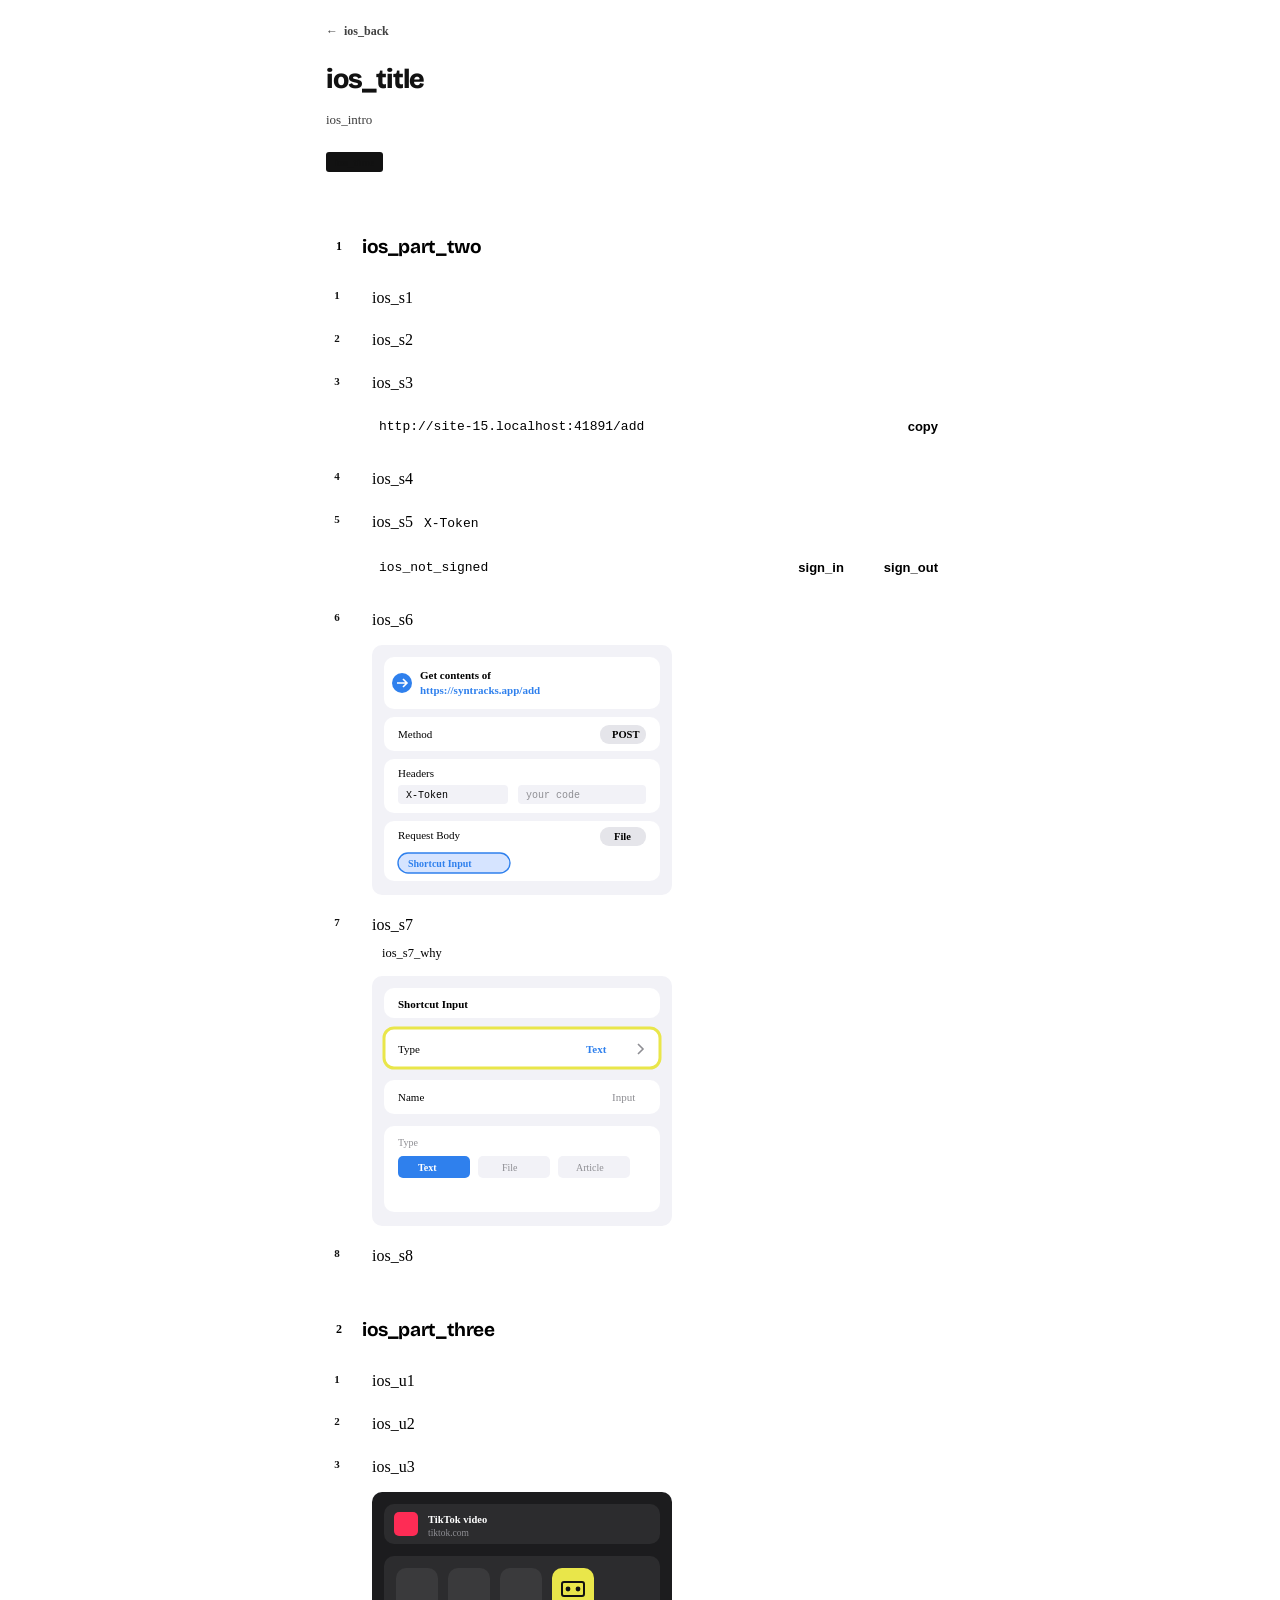
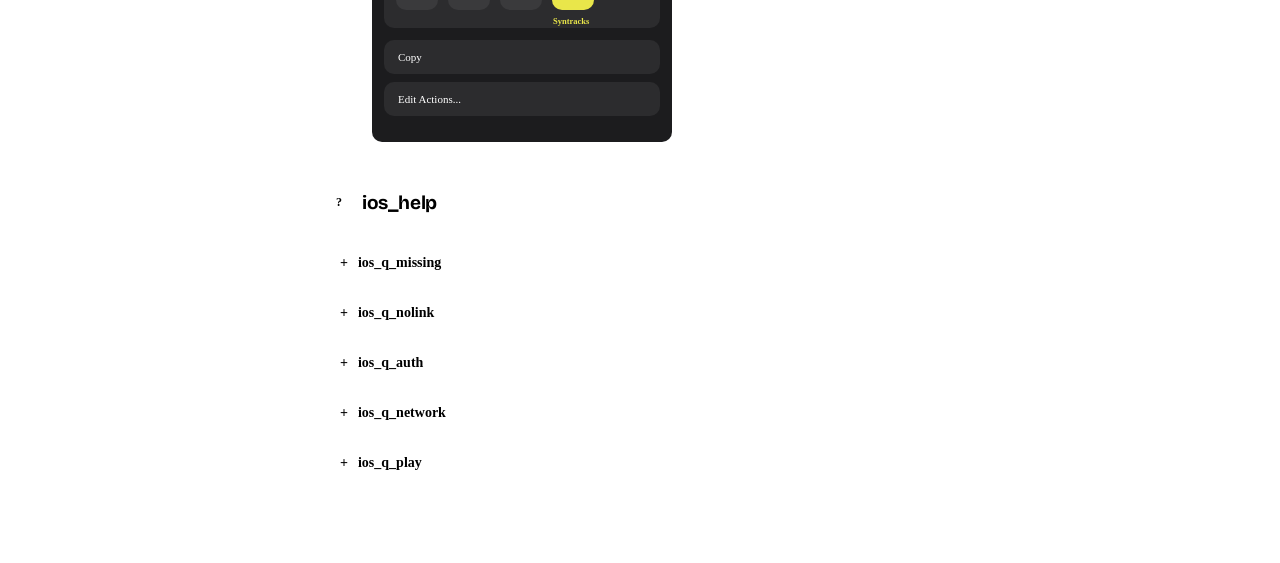
==== commit 4ff9a2c3: "Swipe through pages, keep clean Shazam hits, drop every comment The list pages now sit in a Vertical" ====
--- a/server/ios.html
+++ b/server/ios.html
@@ -9,7 +9,7 @@
 <link rel="preconnect" href="https://fonts.googleapis.com">
 <link rel="preconnect" href="https://fonts.gstatic.com" crossorigin>
 <link href="https://fonts.googleapis.com/css2?family=Bricolage+Grotesque:opsz,wght@12..96,400;12..96,600;12..96,800&family=Space+Grotesk:wght@400;500;700&display=swap" rel="stylesheet">
-<link rel="stylesheet" href="/styles.css?v=65">
+<link rel="stylesheet" href="/styles.css?v=66">
 <script>
   const savedTheme = localStorage.getItem("theme") || "dark";
   if (savedTheme === "light" || savedTheme === "dark") document.documentElement.dataset.theme = savedTheme;
@@ -58,6 +58,8 @@
   .mini-copy { border: none; background: var(--btn-bg); color: var(--btn-ink); border-radius: var(--r);
                padding: 10px 16px; min-height: 44px; font-size: 13px; font-weight: 700;
                cursor: pointer; white-space: nowrap; flex: none; }
+  .mini-copy.ghost { background: none; border: 2px solid var(--line); color: var(--ink); font-weight: 600; }
+  .mini-copy.ghost:hover { border-color: var(--ink); }
 
   figure { margin: 12px 0 0; }
   figure svg.shot { width: 100%; max-width: 300px; height: auto; display: block;
@@ -102,6 +104,7 @@
           <div class="code-row">
             <code class="block" id="token" data-i18n="ios_not_signed"></code>
             <button class="mini-copy" id="copy-token" data-source="token"></button>
+            <button class="mini-copy ghost hidden" id="signout-token"></button>
           </div>
         </li>
         <li>
@@ -226,6 +229,7 @@
     el.textContent = T(el.dataset.i18n);
   });
   document.querySelectorAll(".mini-copy").forEach(b => {
+    if (b.id === "signout-token") { b.textContent = T("sign_out"); return; }
     b.textContent = b.id === "copy-token" && !hasToken ? T("sign_in") : T("copy");
   });
 }
@@ -235,6 +239,15 @@
   hasToken = true;
   $("token").textContent = value;
   $("copy-token").textContent = T("copy");
+  $("signout-token").classList.remove("hidden");
+}
+
+function signOut() {
+  localStorage.removeItem("ios_token");
+  hasToken = false;
+  $("token").textContent = T("ios_not_signed");
+  $("copy-token").textContent = T("sign_in");
+  $("signout-token").classList.add("hidden");
 }
 
 function loginDialog() {
@@ -304,9 +317,15 @@
   try { I18N = await (await fetch("/i18n.json")).json(); } catch { I18N = {}; }
   $("target-url").textContent = `${location.origin}/add`;
   const stored = localStorage.getItem("ios_token");
-  if (stored) { hasToken = true; $("token").textContent = stored; }
+  if (stored) {
+    hasToken = true;
+    $("token").textContent = stored;
+    $("signout-token").classList.remove("hidden");
+  }
   applyText();
+  $("signout-token").onclick = signOut;
   for (const button of document.querySelectorAll(".mini-copy")) {
+    if (button.id === "signout-token") continue;
     const source = $(button.dataset.source);
     button.onclick = () => {
       if (button.id === "copy-token" && !hasToken) { loginDialog(); return; }
